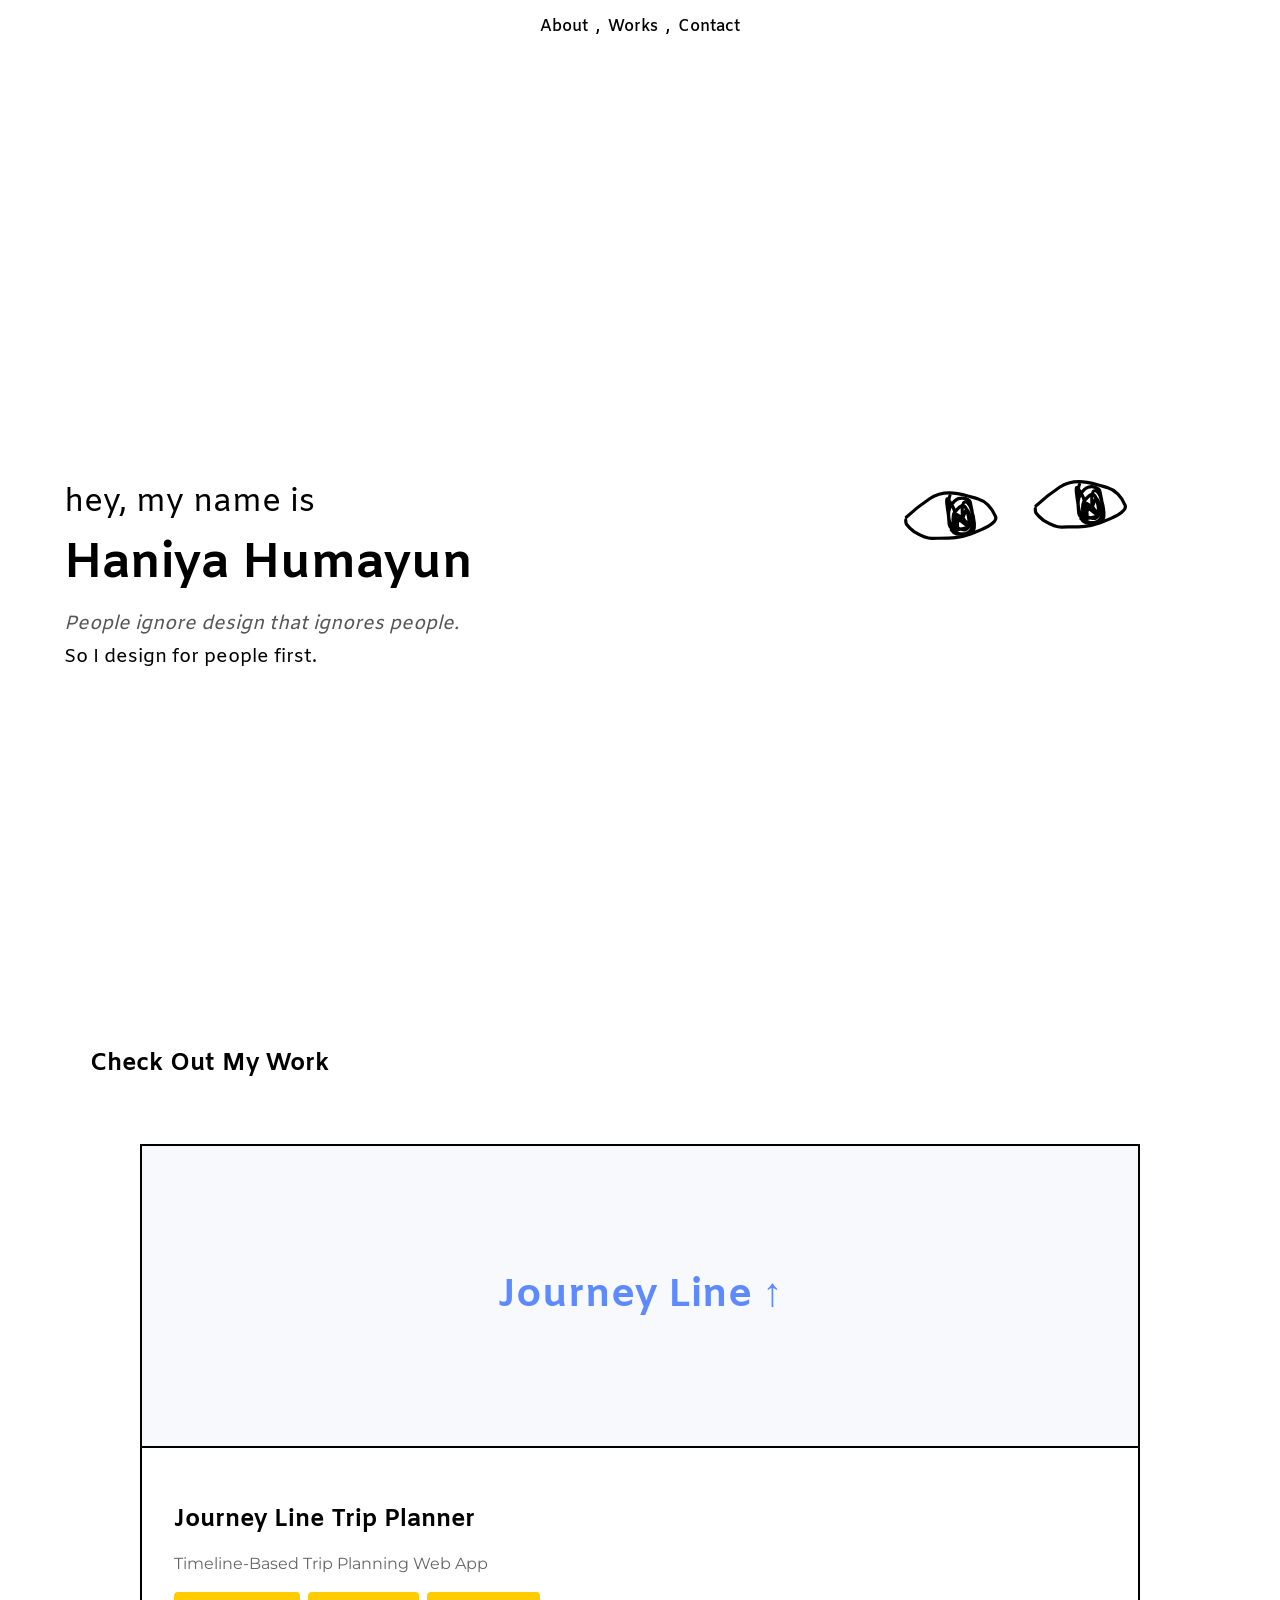
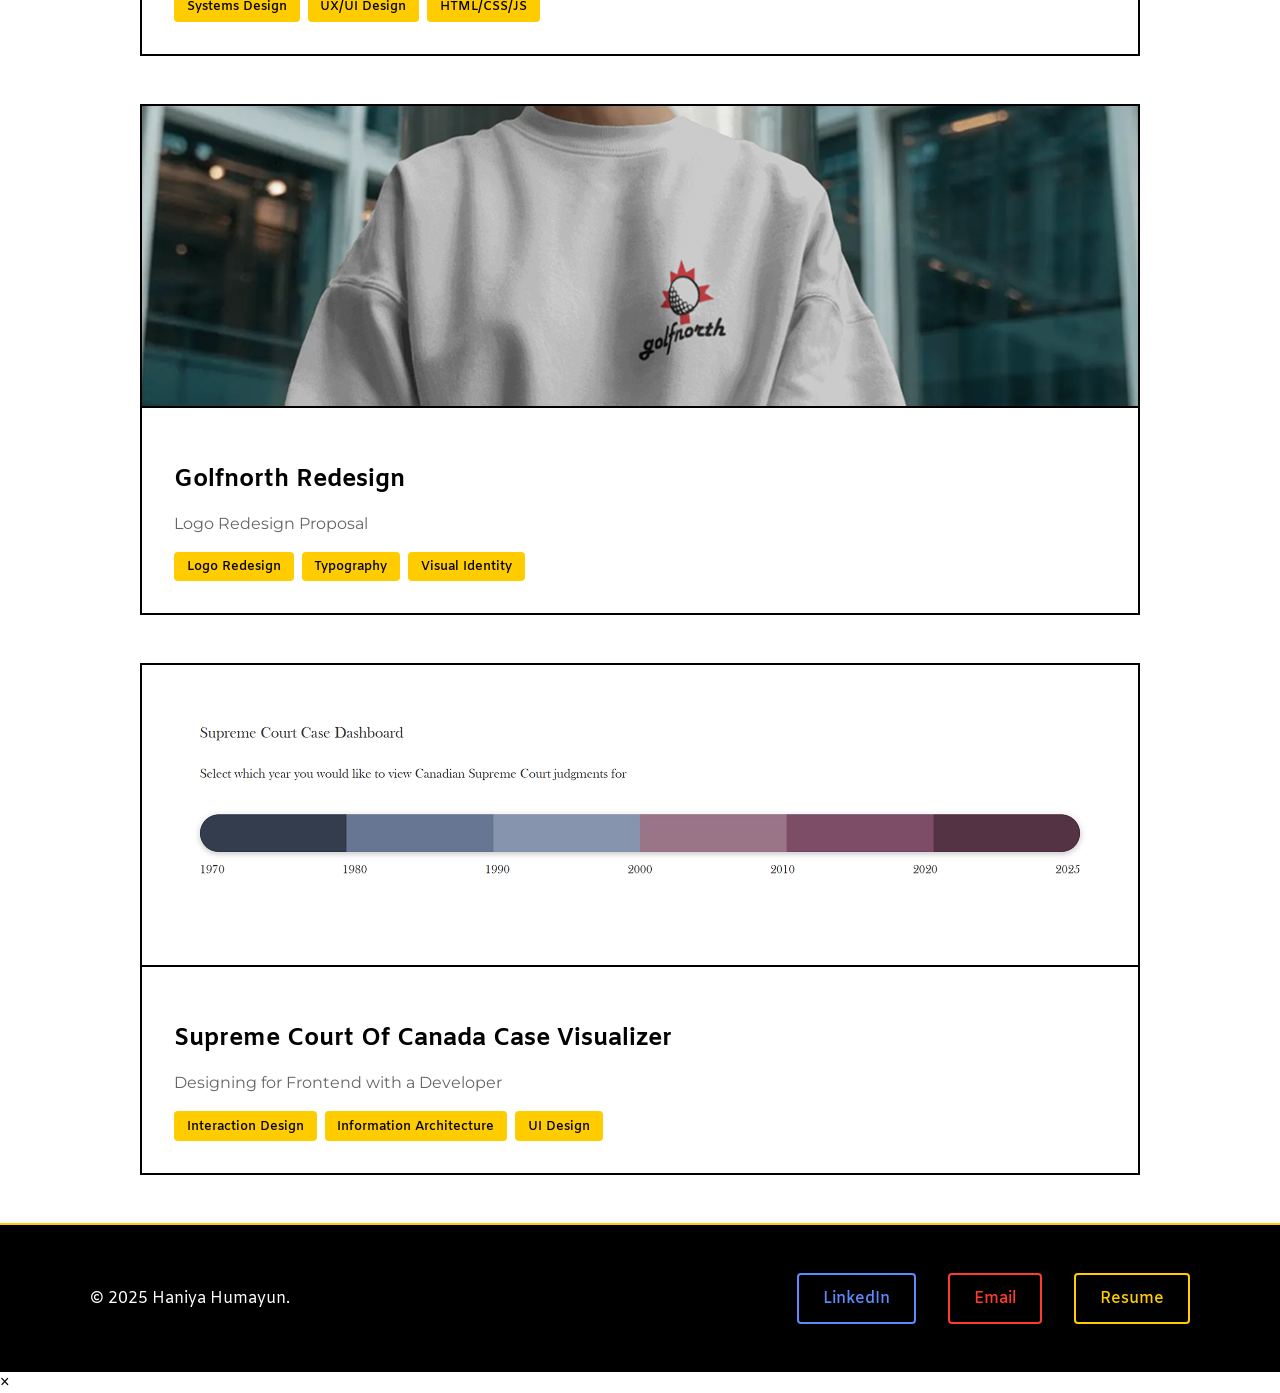
==== index.HTML @ 15793530 "Add files via upload" ====
<!doctype html>
<html lang="en">
<head>
  <meta charset="UTF-8" />
  <meta name="viewport" content="width=device-width, initial-scale=1.0" />
  <title>Haniya Humayun – Good Design Helps People</title>

  <!-- Google Fonts -->
  <link href="https://fonts.googleapis.com/css2?family=Amiko:wght@400;700&family=Montserrat:wght@300;400;600&display=swap" rel="stylesheet">

  <!-- CSS -->
  <link rel="stylesheet" href="base.css" />
<link rel="stylesheet" href="home.css" />
</head>
<body class="home-page">
  <a href="#main" class="skip">Skip to content</a>

  <header>
    <nav>
      <a href="#about">About</a>
      <a href="#works">Works</a>
      <a href="#contact">Contact</a>
    </nav>
  </header>

  <main id="main">
    <!-- HERO -->
    <section class="home-hero">
      <div class="home-hero-left">
        <p class="intro-small animate-text" style="--i:1">hey, my name is</p>
        <h1 class="name animate-text" style="--i:3">Haniya Humayun</h1>
        <p class="para animate-text" style="--i:4">People ignore design that ignores people.</p>
        <p class="para animate-text2">So I design for people first.</p>
      </div>

      <div class="animated-eyes">
        <svg width="138" height="37" viewBox="0 0 138 37" fill="none" xmlns="http://www.w3.org/2000/svg">
          <path class="eye-outer" d="M1.43933 22.889C4.36088 20.1168 8.1523 16.6066 15.9746 11.4137C25.6506 4.99017 36.8318 8.97102 45.3438 11.6004C51.7681 13.5849 54.8707 19.0668 56.3556 22.4365C58.2206 26.6685 47.8941 30.63 41.0076 33.2792C33.5063 36.1649 26.6745 35.7702 17.286 35.9964C12.7998 36.1045 9.36485 33.7317 5.9183 31.6844C4.38284 30.5158 2.76611 29.0484 1.44812 27.2955C1 26.4124 1 25.5426 1 24.6463" stroke="black" stroke-width="2" stroke-linecap="round"/>
          <path class="eye-pupil left-pupil" d="M28.2385 9.70909C27.5092 10.579 26.9205 20.4639 27.7948 27.2691C28.0302 29.1018 30.1276 30.9331 32.7592 32.5433C34.6197 33.6817 36.867 33.4329 38.9867 32.708C44.112 30.9554 42.2971 19.5852 40.7682 13.6762C40.4922 12.6095 39.2393 11.9233 37.9214 11.4752C36.6034 11.0271 34.8636 11.0271 33.5324 11.462C31.1002 12.2567 29.8552 14.388 28.8316 15.9212C25.9755 20.1992 28.0891 27.7041 29.7674 31.2978C31.3961 34.7854 37.7368 32.9936 40.9571 32.5587C44.9204 32.0234 43.1757 22.9242 41.2075 17.4149C40.7963 16.2637 40.3992 15.438 39.7424 14.6999C39.0856 13.9618 38.0707 13.3819 37.3305 13.5906C35.6976 14.0509 35.7071 17.8894 35.9246 21.3997C36.0754 23.8343 37.605 25.5162 38.5562 26.2543C41.8232 28.7894 38.7868 18.0652 37.6929 16.6022C37.162 15.8921 36.164 15.7191 35.426 15.9322C33.8717 16.3809 32.7856 18.197 31.4698 19.5106C30.1226 20.8555 29.9958 23.7501 30.3583 26.7485C30.6297 28.9942 33.2073 29.7689 35.2524 30.3532C36.2827 30.6476 37.2975 30.9375 38.1103 30.507C42.9521 27.9421 39.8105 19.6775 39.0087 18.5748C38.1482 17.3913 36.8801 21.5578 36.298 23.2449C35.9136 24.3591 33.6642 21.5798 32.5659 21.2767C30.0373 20.5788 32.3375 26.9792 32.5571 27.7194C33.804 31.9212 31.9025 19.8313 30.0046 16.3122C29.0046 14.458 27.8036 12.7932 27.0721 11.9101C25.2667 9.73063 27.0611 19.058 27.5048 22.8758C27.9236 26.4786 29.2578 28.8859 30.5714 30.1292C31.8756 31.3636 34.8109 30.3664 38.554 29.4087C41.1948 28.733 34.2486 25.2438 33.5149 23.9214C33.4063 23.7258 33.6511 24.6288 33.3655 25.4393C33.0799 26.2499 32.2101 26.9748 31.3995 27.7107C30.5889 28.4465 29.864 29.1714 29.1172 30.797" stroke="black" stroke-width="2" stroke-linecap="round"/>
          <path class="eye-outer" d="M81.3315 15.9419C84.2531 13.1697 88.0445 9.65944 95.8668 4.46655C105.543 -1.95698 116.724 2.02388 125.236 4.65327C131.66 6.63774 134.763 12.1197 136.248 15.4894C138.113 19.7213 127.786 23.6829 120.9 26.332C113.398 29.2177 106.567 28.823 97.1782 29.0493C92.692 29.1574 89.257 26.7845 85.8105 24.7373C84.275 23.5686 82.6583 22.1013 81.3403 20.3484C80.8922 19.4653 80.8922 18.5954 80.8922 17.6992" stroke="black" stroke-width="2" stroke-linecap="round"/>
          <path class="eye-pupil right-pupil" d="M108.131 2.76195C107.401 3.63182 106.813 13.5168 107.687 20.322C107.922 22.1547 110.02 23.986 112.651 25.5961C114.512 26.7345 116.759 26.4858 118.879 25.7609C124.004 24.0082 122.189 12.6381 120.66 6.7291C120.384 5.66238 119.132 4.97617 117.814 4.52806C116.496 4.07994 114.756 4.07994 113.425 4.51488C110.992 5.30956 109.747 7.44082 108.724 8.97408C105.868 13.2521 107.981 20.7569 109.66 24.3506C111.288 27.8382 117.629 26.0465 120.849 25.6115C124.813 25.0762 123.068 15.977 121.1 10.4678C120.688 9.31659 120.291 8.49082 119.635 7.75274C118.978 7.01467 117.963 6.43475 117.223 6.64343C115.59 7.10374 115.599 10.9423 115.817 14.4525C115.968 16.8871 117.497 18.5691 118.448 19.3071C121.715 21.8423 118.679 11.118 117.585 9.65504C117.054 8.94501 116.056 8.77199 115.318 8.98506C113.764 9.43375 112.678 11.2498 111.362 12.5634C110.015 13.9083 109.888 16.8029 110.25 19.8014C110.522 22.0471 113.1 22.8218 115.145 23.4061C116.175 23.7004 117.19 23.9904 118.002 23.5599C122.844 20.995 119.703 12.7304 118.901 11.6276C118.04 10.4442 116.772 14.6107 116.19 16.2977C115.806 17.412 113.556 14.6327 112.458 14.3295C109.929 13.6316 112.23 20.032 112.449 20.7723C113.696 24.9741 111.795 12.8841 109.897 9.36508C108.897 7.51081 107.696 5.84605 106.964 4.96299C105.159 2.78348 106.953 12.1109 107.397 15.9287C107.816 19.5315 109.15 21.9387 110.464 23.182C111.768 24.4165 114.703 23.4193 118.446 22.4615C121.087 21.7858 114.141 18.2967 113.407 16.9743C113.298 16.7786 113.543 17.6816 113.258 18.4922C112.972 19.3027 112.102 20.0276 111.292 20.7635C110.481 21.4994 109.756 22.2243 109.009 23.8498" stroke="black" stroke-width="2" stroke-linecap="round"/>
        </svg>
      </div>
    </section>

    <!-- WORKS -->
    <section id="works" class="works">
      <div class="works-header">
        <h2>Check Out My Work</h2>
      </div>
      
      <div class="projects-grid">
        <!-- Journey Line -->
        <a href="journeyline.html" class="project-card">
          <div class="project-image grid-paper">
            <div class="grid-title">Journey Line ↑</div>
          </div>
          <div class="project-info">
            <h3>Journey Line Trip Planner</h3>
            <p>Timeline-Based Trip Planning Web App</p>
            <div class="project-tags">
              <span class="project-tag">Systems Design</span>
              <span class="project-tag">UX/UI Design</span>
              <span class="project-tag">HTML/CSS/JS</span>
            </div>
          </div>
        </a>
        
        <!-- Golfnorth -->
        <a href="golf.HTML" class="project-card">
          <div class="project-image">
            <img src="golfnorthprojcard.jpg" alt="Golfnorth Redesign" />
          </div>
          <div class="project-info">
            <h3>Golfnorth Redesign</h3>
            <p>Logo Redesign Proposal</p>
            <div class="project-tags">
              <span class="project-tag">Logo Redesign</span>
              <span class="project-tag">Typography</span>
              <span class="project-tag">Visual Identity</span>
            </div>
          </div>
        </a>

        <!-- Supreme Court -->
        <a href="scc.HTML" class="project-card">
          <div class="project-image">
            <img src="SCCcoverr.jpg" alt="Supreme Court Case Visualizer" />
          </div>
          <div class="project-info">
            <h3>Supreme Court Of Canada Case Visualizer</h3>
            <p>Designing for Frontend with a Developer</p>
            <div class="project-tags">
              <span class="project-tag">Interaction Design</span>
              <span class="project-tag">Information Architecture</span>
              <span class="project-tag">UI Design</span>
            </div>
          </div>
        </a>
      </div>
    </section>
  </main>
<footer id="contact">
      <div class="footer-content">
        <div class="footer-text">
          <p>© 2025 Haniya Humayun.</p>
        </div>
        <div class="footer-links">
          <a href="https://www.linkedin.com/in/haniya-butt-5ba002354/" class="footer-link linkedin" target="_blank">
            LinkedIn
          </a>
          <a href="mailto:haniyahumayun@gmail.com" class="footer-link email">
            Email
          </a>
          <a href="https://drive.google.com/file/d/1EtTj3OtxNpZwKZVB-AjChbu73V7cDmTo/view?usp=sharing" class="footer-link resume" target="_blank">
            Resume
          </a>
        </div>
      </div>
    </footer>
  <script src="script.js"></script>
</body>
</html>
---- base.css ----
.skip {
  position: absolute;
  left: -999px;
  top: auto;
  width: 1px;
  height: 1px;
  overflow: hidden;
}

.skip:focus {
  position: absolute;
  left: 1rem;
  top: 1rem;
  width: auto;
  height: auto;
  background: #fff;
  color: #000;
  padding: 0.5rem 1rem;
  border: 2px solid black;
  text-decoration: none;
  z-index: 999;
}

:root {
  --bg: #fff;
  --text: #0b0b0b;
  --muted: #f2f2f2;
  --accent-red: #FF3B30;
  --accent-blue: #5E8AFF; 
  --accent-yellow: #FFCC00;
  --transition: 200ms ease-in-out;
  --max-width: 1100px;
}

/* --- GLOBAL --- */
body {
  margin: 0;
  font-family: 'Amiko', sans-serif; 
  background: #fff;
  color: #000;
  overflow-x: hidden;
}

h1, h2 {
  font-family: 'Amiko', sans-serif;
}

a {
  text-decoration: none;
  color: inherit;
}

a:hover {
  text-decoration: none;
}

@media (max-width: 768px) {
  .footer-content {
    flex-direction: column;
    text-align: center;
    gap: 1.5rem;
  }
  
  .footer-links {
    gap: 1rem;
  }
  
  .footer-link {
    padding: 0.6rem 1.2rem;
    font-size: 0.9rem;
  }
}

/* --- FOOTER --- */
footer {
  text-align: center;
  padding: 3rem 2rem;
  background: #000;
  color: #fff;
  border-top: 2px solid var(--accent-yellow);
}

.footer-content {
  max-width: var(--max-width);
  margin: 0 auto;
  display: flex;
  justify-content: space-between;
  align-items: center;
  flex-wrap: wrap;
  gap: 2rem;
}

.footer-text p {
  margin: 0;
  font-family: 'Amiko', sans-serif;
}

.footer-links {
  display: flex;
  gap: 2rem;
}

.footer-link {
  padding: 0.8rem 1.5rem;
  border: 2px solid;
  font-family: 'Amiko', sans-serif;
  text-decoration: none;
  font-weight: 600;
  transition: all 0.3s ease;
  border-radius: 4px;
}

.footer-link.linkedin {
  border-color: var(--accent-blue);
  color: var(--accent-blue);
}

.footer-link.email {
  border-color: var(--accent-red);
  color: var(--accent-red);
}

.footer-link.resume {
  border-color: var(--accent-yellow);
  color: var(--accent-yellow);
}

.footer-link:hover {
  transform: translateY(-3px);
  box-shadow: 0 5px 15px rgba(0,0,0,0.3);
}

.footer-link.linkedin:hover {
  background: var(--accent-blue);
  color: #000;
}

.footer-link.email:hover {
  background: var(--accent-red);
  color: #fff;
}

.footer-link.resume:hover {
  background: var(--accent-yellow);
  color: #000;
}
---- home.css ----
/* --- HEADER --- */
header {
  position: fixed;
  top: 0;
  width: 100%;
  background: white;
  display: flex;
  justify-content: center; 
  align-items: center;
  padding: 1rem 3rem;
  z-index: 1000;
  box-sizing: border-box;
}

nav {
  display: flex;
  gap: 0.5rem; 
}

nav a {
  font-weight: 600;
  font-family: 'Amiko', sans-serif;
  transition: all 0.3s ease;
  white-space: nowrap;
  position: relative;
}


nav a:not(:last-child)::after {
  content: ",";
  margin-left: 0.5rem;
}


nav a:hover {
  transform: translateY(-3px); 
  text-decoration: underline;
  text-decoration-color: black;
}
.logo img {
  height: 30px;
  width: auto;
}

.home-page .home-hero {
  height: 100vh;
  display: flex;
  justify-content: space-between;
  align-items: center;
  padding: 0 5vw;
  box-sizing: border-box;
  margin-top: 80px;
  position: relative;
  z-index: 1;
  padding-top: 10vh;
}

.home-page .home-hero-left {
  max-width: 600px;
}

.intro-small {
  font-family: 'Amiko', sans-serif;
  font-size: 2rem;
  margin: 0;
  font-weight: 400;
  margin-bottom: 0.5rem;
}

.intro-sub {
  font-family: 'Amiko', sans-serif; 
  margin: 0;
  font-size: 1.5rem;
  margin-bottom: 0.5rem;
}

.name {
  font-size: 3rem;
  font-family: 'Amiko', sans-serif;
  margin-top: 0.5rem; 
  margin-bottom: 1rem; 
}

.para {
  font-family: 'Amiko', sans-serif;
  font-size: 1.2rem; 
  margin: 0;
  line-height: 1.3; 
  margin-top: 0.5rem; 
}

.animate-text[style*="--i:4"] { 
  font-style: italic; 
  color: #555; 
}

.animate-text2 {
  opacity: 0;
  transform: translateY(20px);
  animation: fadeInUp 0.8s ease forwards;
  animation-delay: calc(1.2s);
  font-weight: 300; 
}

/* --- ANIMATED EYES SECTION --- */
.animated-eyes {
  position: relative;
  width: 400px;
  height: 60px;
  margin-top: -130px; 
  margin-left: 70px; 
}

.animated-eyes svg {
  width: 100%;
  height: 100%;
  transition: transform 0.3s ease;
}

.eye-pupil {
  transition: all 0.1s ease-out;
  transform-origin: center;
}

.animated-eyes:hover .eye-pupil {
  stroke: var(--accent-blue);
}

.animated-eyes:hover svg {
  transform: scale(1.05);
}


/* --- TAGLINE SECTION --- */
.tagline {
  font-family: 'Amiko', sans-serif;
  font-size: 2.5rem;
  margin-bottom: 2rem;
}



/* --- WORKS SECTION --- */
.works {
  padding: 3rem 2rem;
  background: #fff;
  max-width: var(--max-width);
  margin: 0 auto;
}

.works-header {
  text-align: center;
  margin-bottom: 4rem;
}

.works-header h2 {
  font-size: 1.5rem;
  margin-bottom: 1rem;
  text-align: left;
}

.works-header p {
  font-family: 'Montserrat', sans-serif;
  font-size: 1.1rem;
  color: #666;
  max-width: 500px;
  margin: 0 auto;
}

.projects-grid {
  display: grid;
  gap: 3rem;
  max-width: 1000px;
  margin: 0 auto;
}

.project-card {
  display: block;
  border: 2px solid #000;
  background: #fff;
  transition: all 0.3s ease;
  text-decoration: none;
  color: inherit;
}

.project-card:hover {
  transform: translateY(-8px);
  box-shadow: 8px 8px 0 var(--accent-blue);
}

.project-image {
  height: 300px;
  background: var(--muted);
  display: flex;
  align-items: center;
  justify-content: center;
  border-bottom: 2px solid #000;
  overflow: hidden;
  position: relative;
}

/* Grid Paper Background for Journey Line */
.project-image.grid-paper {
  background-image: 
    linear-gradient(0deg, transparent 24%, rgba(94, 138, 255, 0.1) 25%, rgba(94, 138, 255, 0.1) 26%, transparent 27%, transparent 74%, rgba(94, 138, 255, 0.1) 75%, rgba(94, 138, 255, 0.1) 76%, transparent 77%, transparent),
    linear-gradient(90deg, transparent 24%, rgba(94, 138, 255, 0.1) 25%, rgba(94, 138, 255, 0.1) 26%, transparent 27%, transparent 74%, rgba(94, 138, 255, 0.1) 75%, rgba(94, 138, 255, 0.1) 76%, transparent 77%, transparent);
  background-size: 20px 20px;
  background-color: #f8f9fc;
}

.grid-title {
  font-family: 'Amiko', sans-serif;
  font-size: 2.5rem;
  color: var(--accent-blue);
  font-weight: 700;
  text-align: center;
}

.project-image img {
  width: 100%;
  height: 100%;
  object-fit: cover;
}

.image-placeholder {
  font-family: 'Montserrat', sans-serif;
  font-size: 1.2rem;
  color: #666;
}

.project-info {
  padding: 2rem;
}

.project-info h3 {
  font-size: 1.5rem;
  margin-bottom: 0.5rem;
  font-family: 'Amiko', sans-serif;
}

.project-info p {
  font-family: 'Montserrat', sans-serif;
  margin-bottom: 1rem;
  line-height: 1.5;
  color: #666;
}

/* Project Tags */
.project-tags {
  display: flex;
  flex-wrap: wrap;
  gap: 0.5rem;
  margin-top: 1rem;
}

.project-tag {
  display: inline-block;
  padding: 0.4rem 0.8rem;
  background: var(--accent-yellow);
  font-size: 0.8rem;
  font-family: 'Amiko', sans-serif;
  font-weight: 600;
  border-radius: 4px;
}

.project-category {
  display: inline-block;
  padding: 0.3rem 0.8rem;
  background: var(--accent-yellow);
  font-size: 0.8rem;
  font-family: 'Amiko', sans-serif;
  font-weight: 600;
}


/* --- ANIMATIONS --- */
.animate-text {
  opacity: 0;
  transform: translateY(20px);
  animation: fadeInUp 0.8s ease forwards;
  animation-delay: calc(var(--i) * 0.3s);
}

@keyframes fadeInUp {
  to {
    opacity: 1;
    transform: translateY(0);
  }
}

@media (max-width: 768px) {
  .footer-content {
    flex-direction: column;
    text-align: center;
    gap: 1.5rem;
  }
  
  .footer-links {
    gap: 1rem;
  }
  
  .footer-link {
    padding: 0.6rem 1.2rem;
    font-size: 0.9rem;
  }

  header {
    padding: 1rem;
    flex-wrap: wrap; 
  }

  nav {
    gap: 1rem; 
  }

  nav a {
    font-size: 0.9rem; 
  }

 .home-page .home-hero {
  flex-direction: column;
  justify-content: center;
  text-align: center;
  margin-top: 60px;
  padding: 0 1rem;
}

  .animated-eyes {
    width: 150px;
    height: 45px;
    margin-top: 2rem;
    margin-left: 0;
  }

  .name {
    font-size: 2.2rem;
  }

  .tagline {
    font-size: 2rem;
  }
}
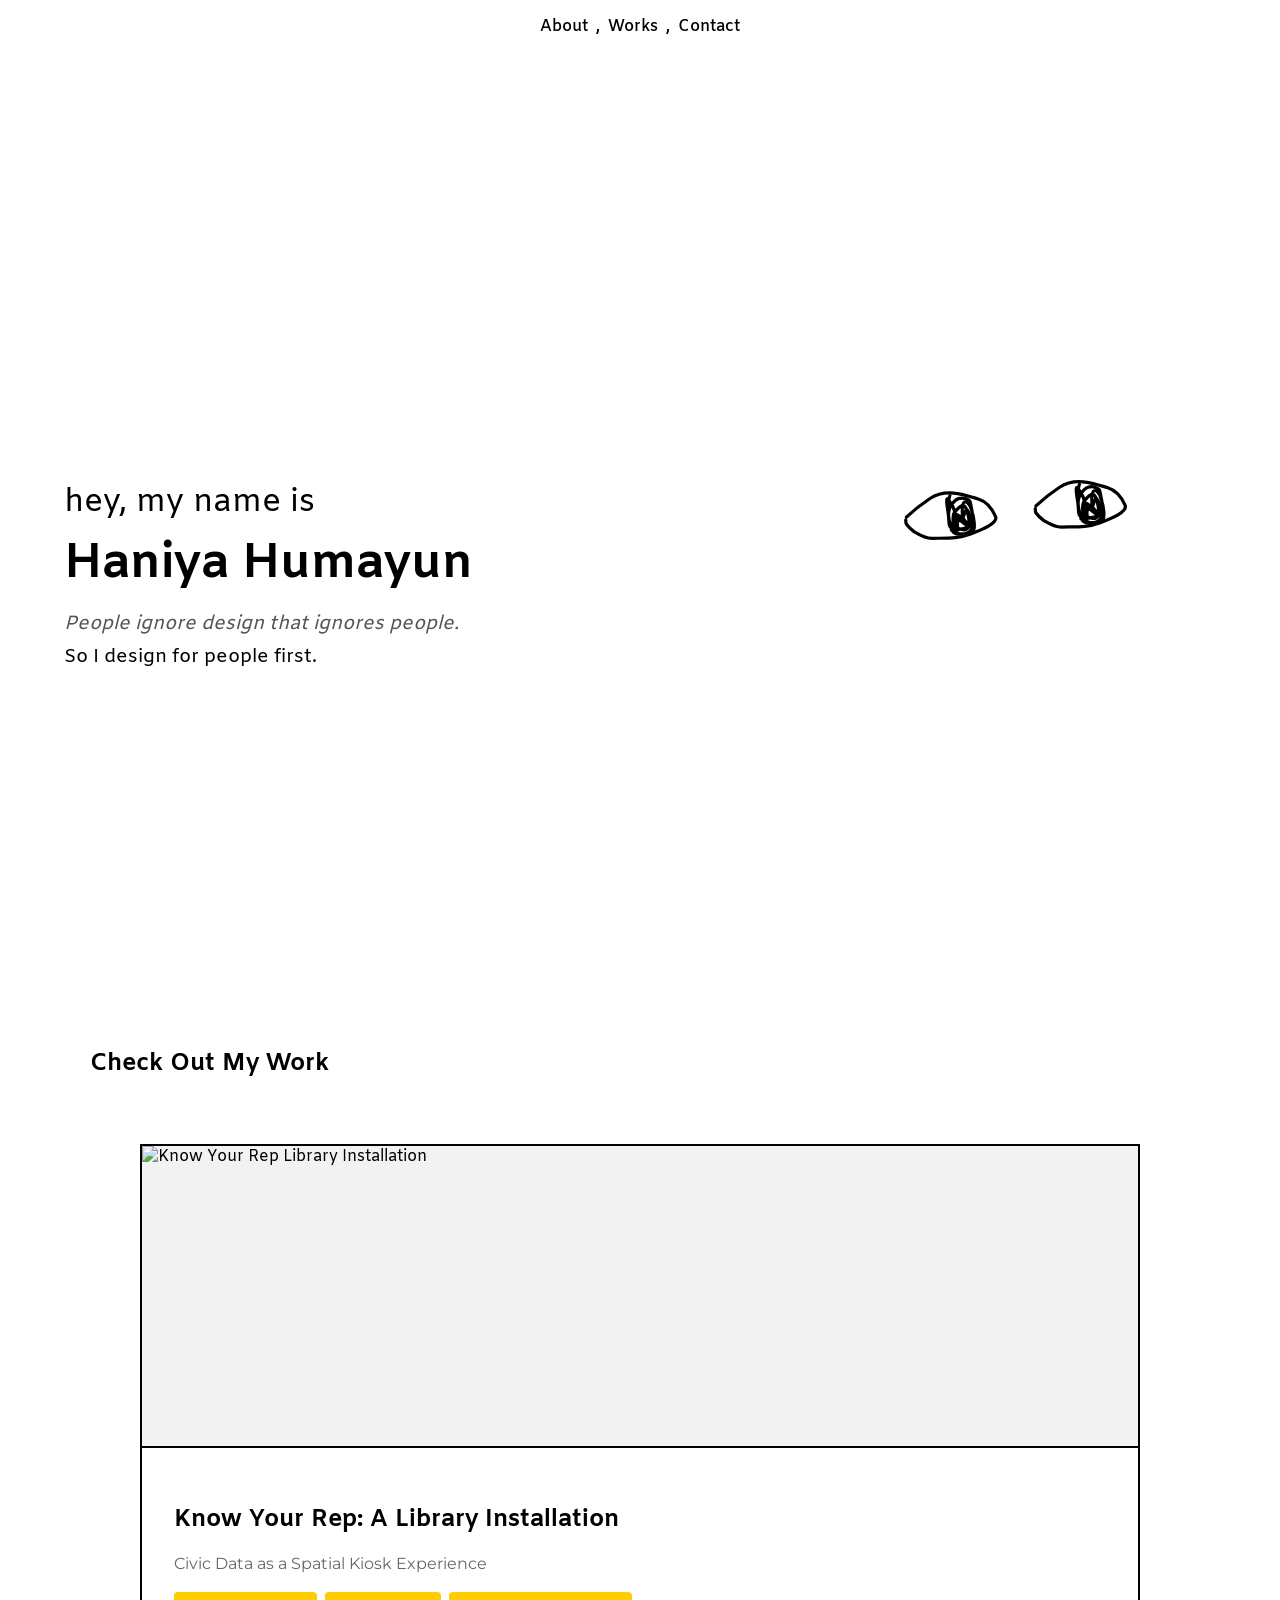
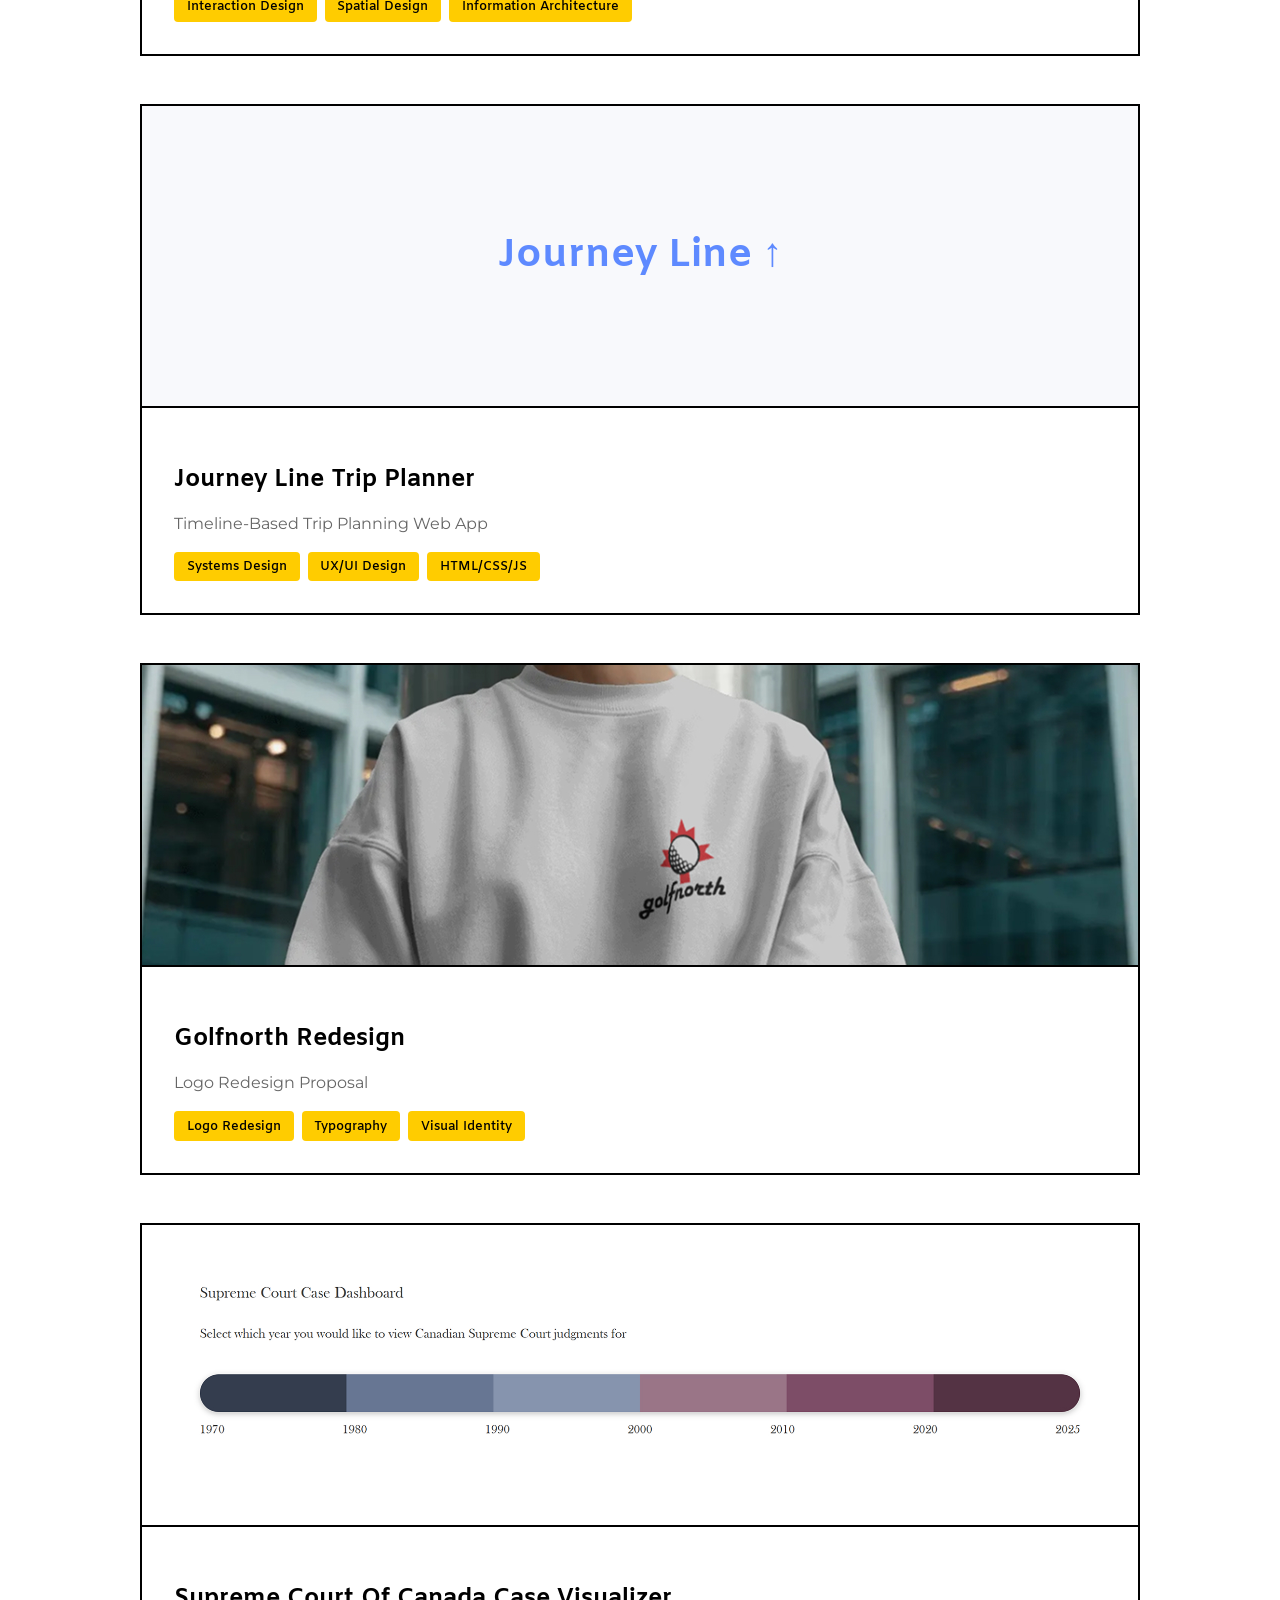
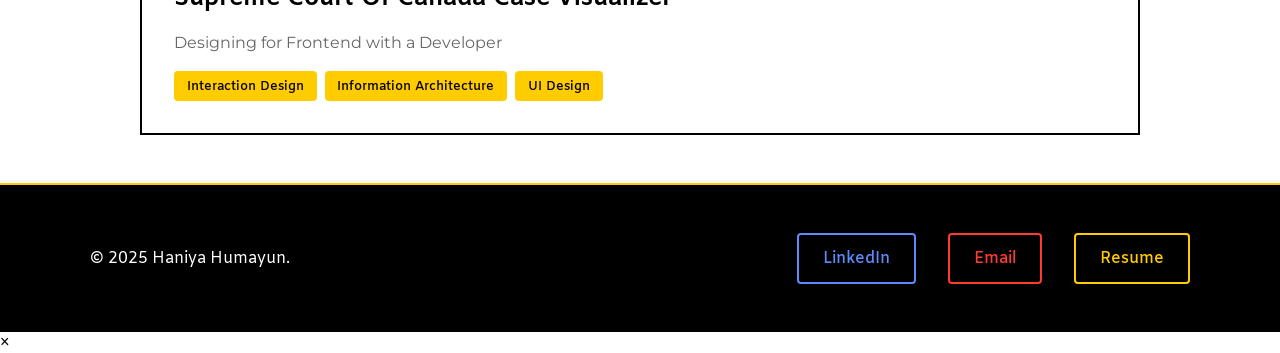
==== commit 9260dda8: "Update index.HTML" ====
--- a/index.HTML
+++ b/index.HTML
@@ -4,13 +4,9 @@
   <meta charset="UTF-8" />
   <meta name="viewport" content="width=device-width, initial-scale=1.0" />
   <title>Haniya Humayun – Good Design Helps People</title>
-
-  <!-- Google Fonts -->
   <link href="https://fonts.googleapis.com/css2?family=Amiko:wght@400;700&family=Montserrat:wght@300;400;600&display=swap" rel="stylesheet">
-
-  <!-- CSS -->
   <link rel="stylesheet" href="base.css" />
-<link rel="stylesheet" href="home.css" />
+  <link rel="stylesheet" href="home.css" />
 </head>
 <body class="home-page">
   <a href="#main" class="skip">Skip to content</a>
@@ -48,8 +44,25 @@
       <div class="works-header">
         <h2>Check Out My Work</h2>
       </div>
-      
+
       <div class="projects-grid">
+
+        <!-- Know Your Rep -->
+        <a href="knowyourrep.html" class="project-card">
+          <div class="project-image">
+            <img src="displaylib.jpg" alt="Know Your Rep Library Installation" />
+          </div>
+          <div class="project-info">
+            <h3>Know Your Rep: A Library Installation</h3>
+            <p>Civic Data as a Spatial Kiosk Experience</p>
+            <div class="project-tags">
+              <span class="project-tag">Interaction Design</span>
+              <span class="project-tag">Spatial Design</span>
+              <span class="project-tag">Information Architecture</span>
+            </div>
+          </div>
+        </a>
+
         <!-- Journey Line -->
         <a href="journeyline.html" class="project-card">
           <div class="project-image grid-paper">
@@ -65,7 +78,7 @@
             </div>
           </div>
         </a>
-        
+
         <!-- Golfnorth -->
         <a href="golf.HTML" class="project-card">
           <div class="project-image">
@@ -97,27 +110,23 @@
             </div>
           </div>
         </a>
+
       </div>
     </section>
   </main>
-<footer id="contact">
-      <div class="footer-content">
-        <div class="footer-text">
-          <p>© 2025 Haniya Humayun.</p>
-        </div>
-        <div class="footer-links">
-          <a href="https://www.linkedin.com/in/haniya-butt-5ba002354/" class="footer-link linkedin" target="_blank">
-            LinkedIn
-          </a>
-          <a href="mailto:haniyahumayun@gmail.com" class="footer-link email">
-            Email
-          </a>
-          <a href="https://drive.google.com/file/d/1EtTj3OtxNpZwKZVB-AjChbu73V7cDmTo/view?usp=sharing" class="footer-link resume" target="_blank">
-            Resume
-          </a>
-        </div>
+
+  <script src="script.js"></script>
+
+  <footer id="contact">
+    <div class="footer-content">
+      <div class="footer-text">
+        <p>© 2025 Haniya Humayun.</p>
       </div>
-    </footer>
-  <script src="script.js"></script>
-</body>
-</html>+      <div class="footer-links">
+        <a href="https://www.linkedin.com/in/haniya-butt-5ba002354/" class="footer-link linkedin" target="_blank">LinkedIn</a>
+        <a href="mailto:haniyahumayun@gmail.com" class="footer-link email">Email</a>
+        <a href="https://drive.google.com/file/d/1EtTj3OtxNpZwKZVB-AjChbu73V7cDmTo/view?usp=sharing" class="footer-link resume" target="_blank">Resume</a>
+      </div>
+    </div>
+  </footer>
+</html>
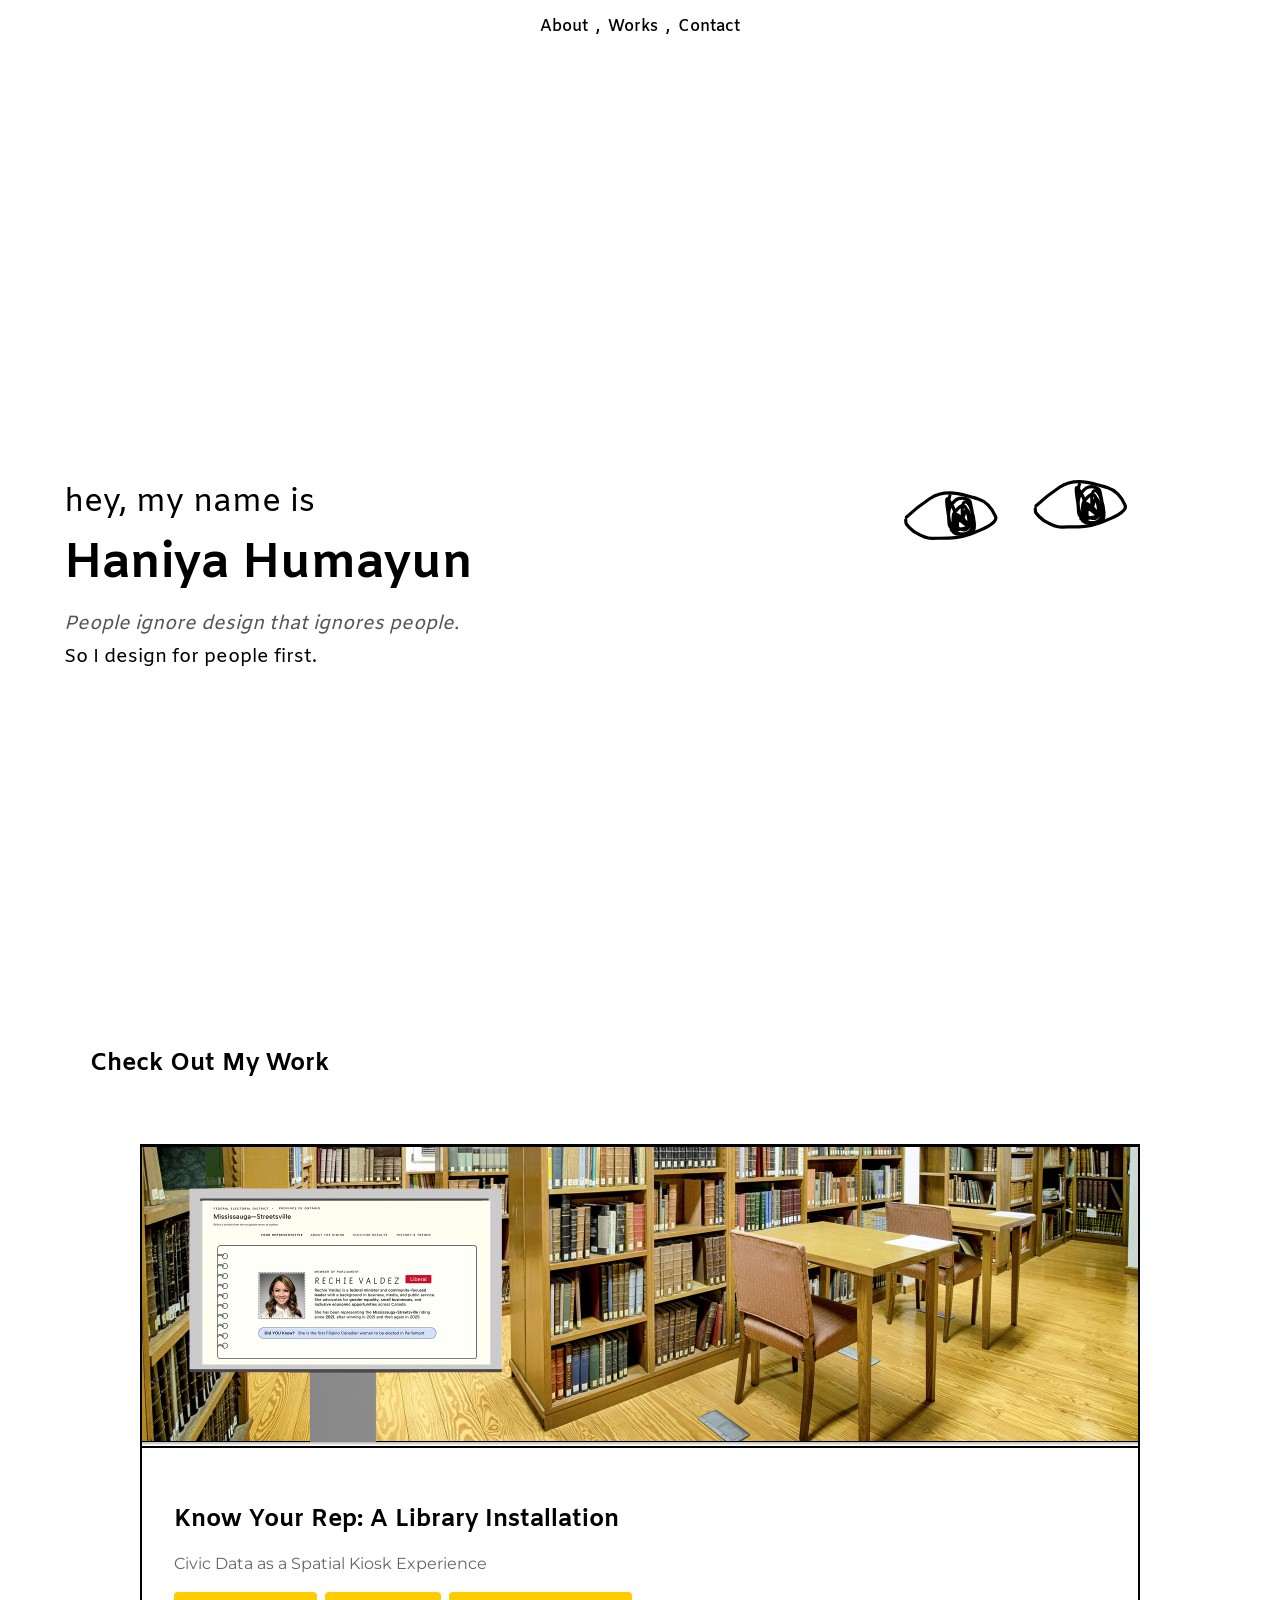
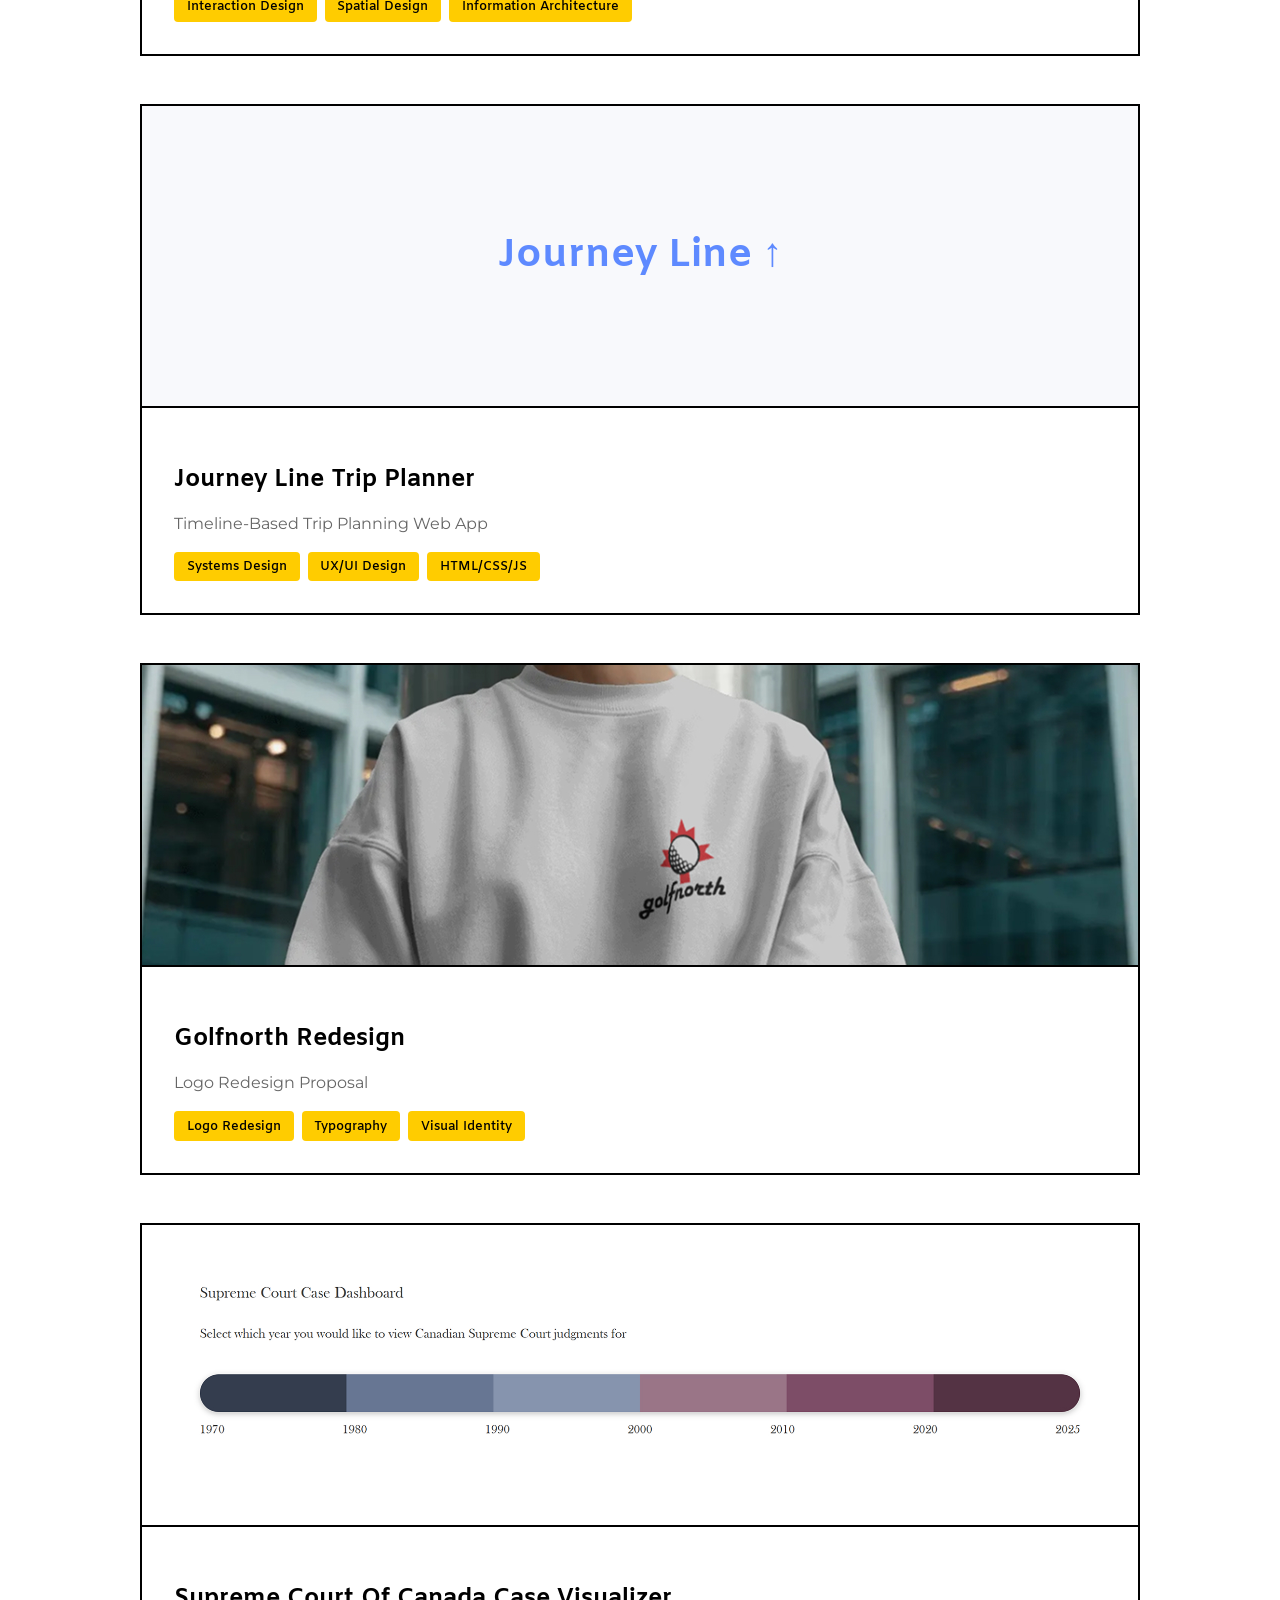
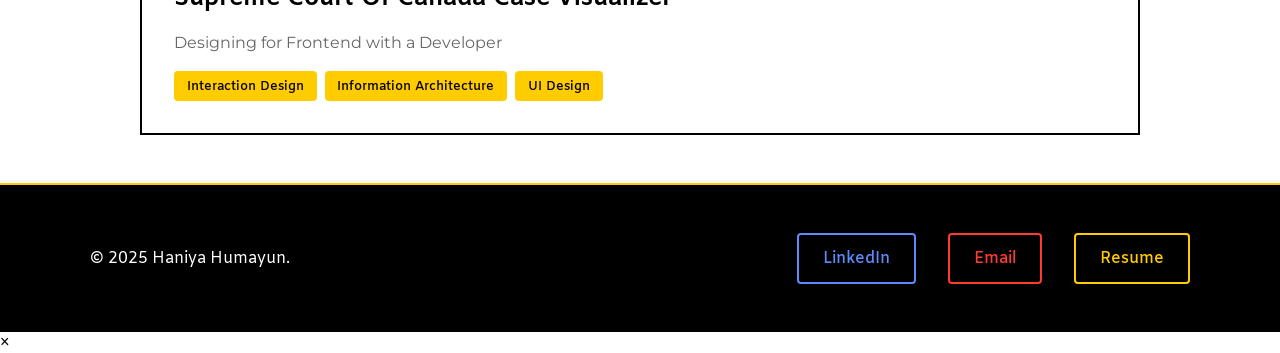
==== commit 3524e6d0: "Update index.HTML" ====
--- a/index.HTML
+++ b/index.HTML
@@ -48,7 +48,7 @@
       <div class="projects-grid">
 
         <!-- Know Your Rep -->
-        <a href="knowyourrep.html" class="project-card">
+        <a href="knowyourrep.HTML" class="project-card">
           <div class="project-image">
             <img src="displaylib.jpg" alt="Know Your Rep Library Installation" />
           </div>
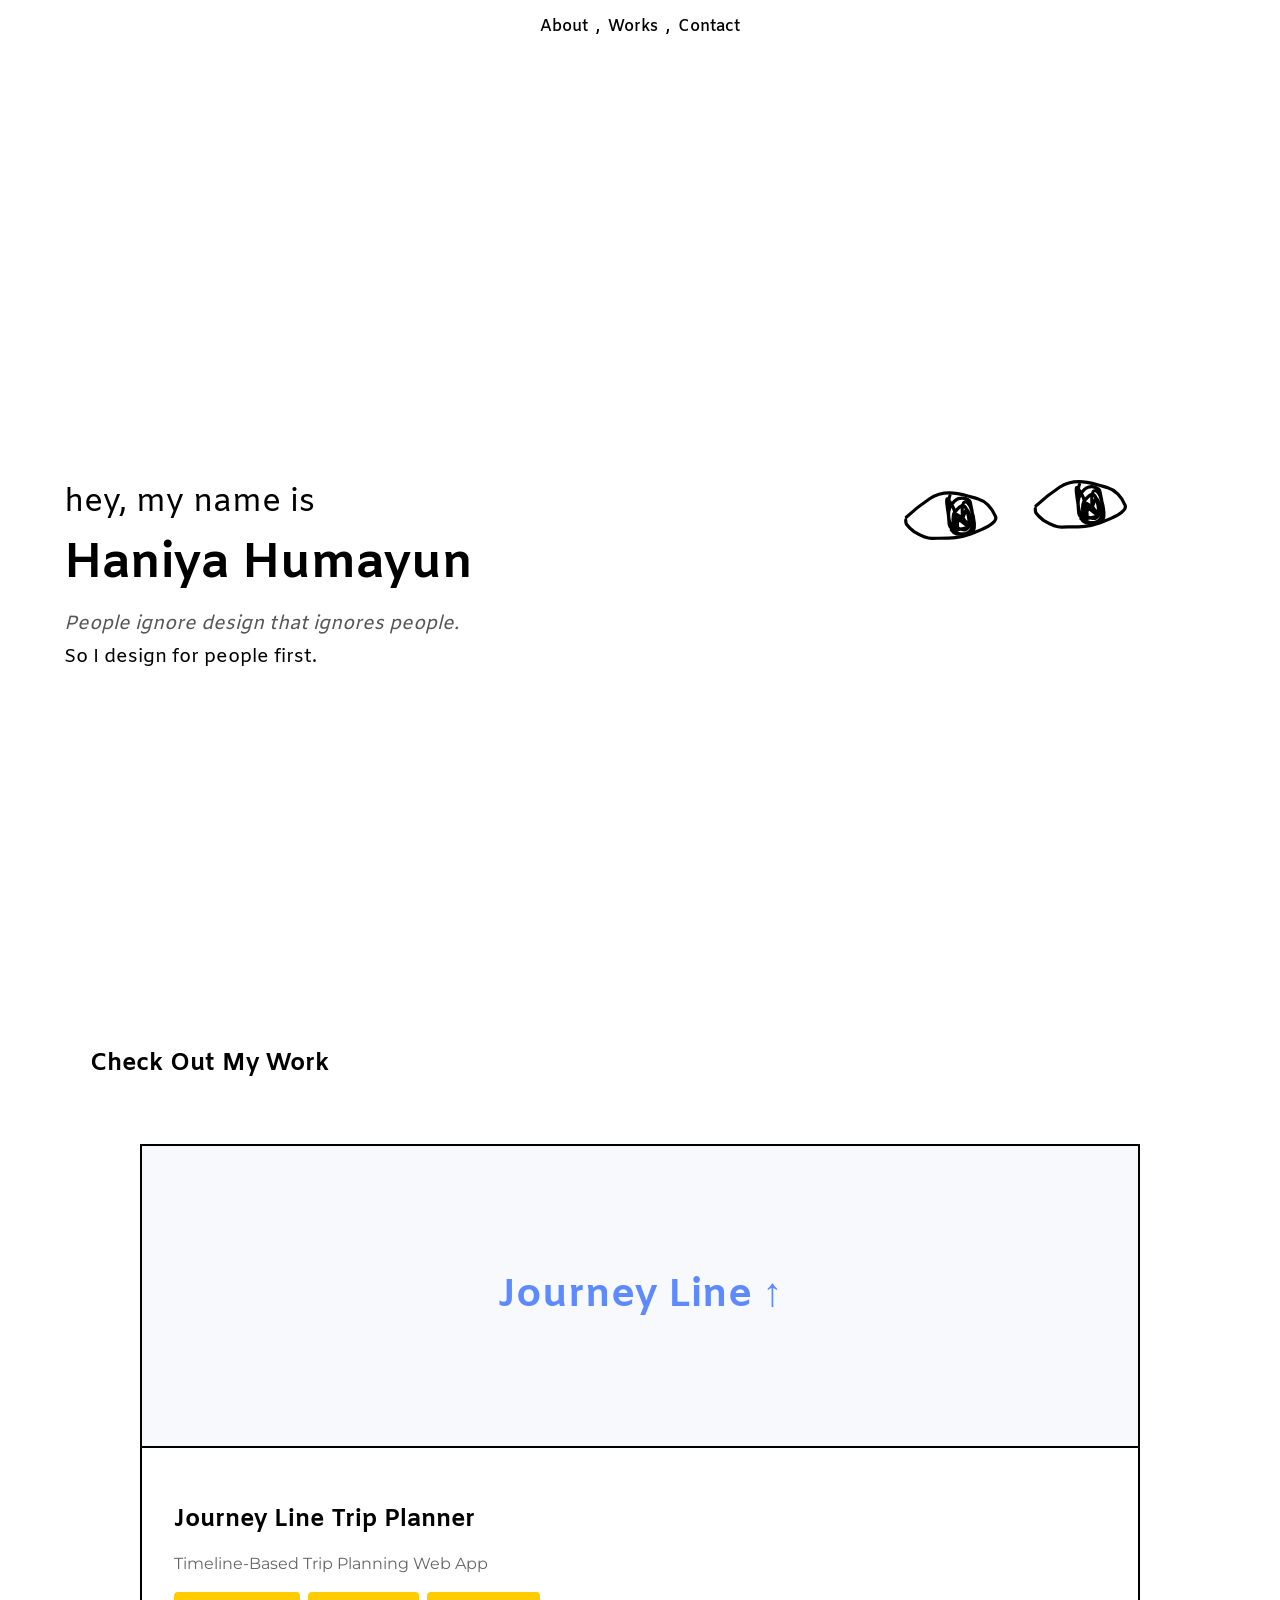
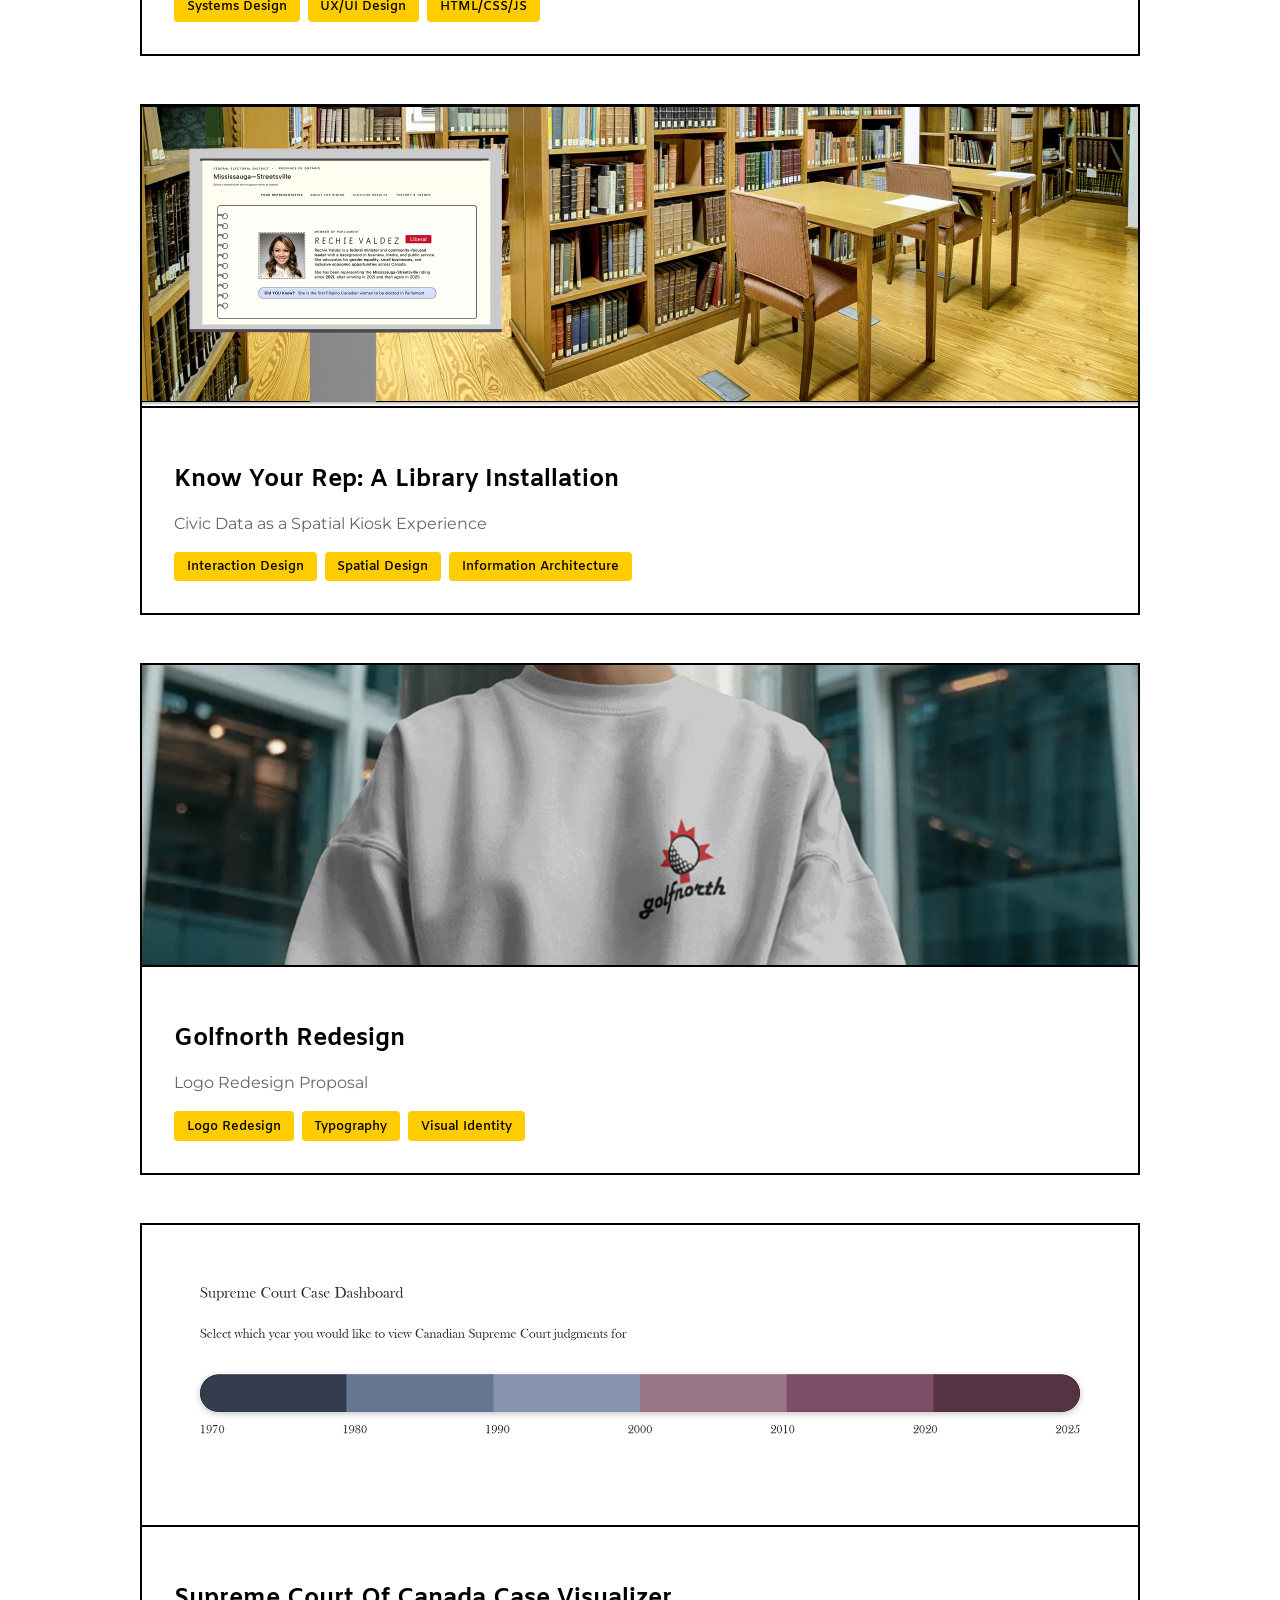
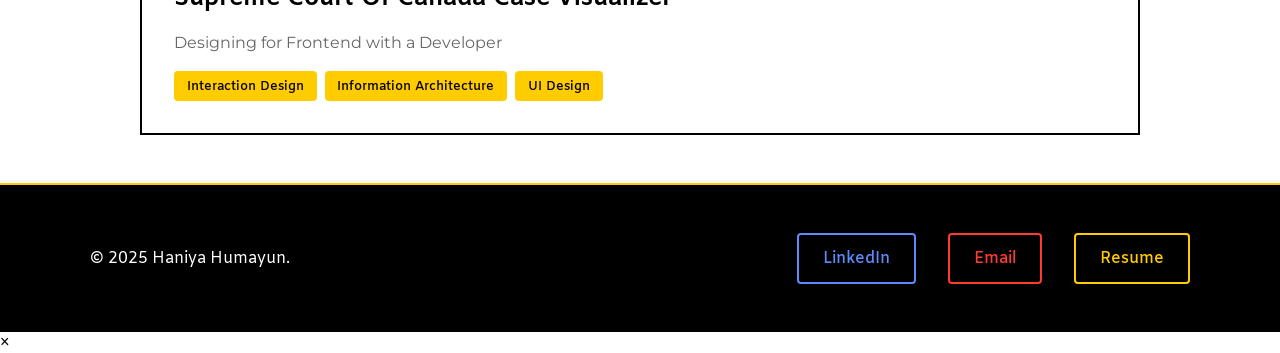
==== commit 3e762b8a: "Fix HTML syntax and structure in index.HTML The file was modified to correct HTML syntax errors and " ====
--- a/index.HTML
+++ b/index.HTML
@@ -47,21 +47,6 @@
 
       <div class="projects-grid">
 
-        <!-- Know Your Rep -->
-        <a href="knowyourrep.HTML" class="project-card">
-          <div class="project-image">
-            <img src="displaylib.jpg" alt="Know Your Rep Library Installation" />
-          </div>
-          <div class="project-info">
-            <h3>Know Your Rep: A Library Installation</h3>
-            <p>Civic Data as a Spatial Kiosk Experience</p>
-            <div class="project-tags">
-              <span class="project-tag">Interaction Design</span>
-              <span class="project-tag">Spatial Design</span>
-              <span class="project-tag">Information Architecture</span>
-            </div>
-          </div>
-        </a>
 
         <!-- Journey Line -->
         <a href="journeyline.html" class="project-card">
@@ -75,6 +60,22 @@
               <span class="project-tag">Systems Design</span>
               <span class="project-tag">UX/UI Design</span>
               <span class="project-tag">HTML/CSS/JS</span>
+            </div>
+          </div>
+        </a>
+
+<!-- Know Your Rep -->
+        <a href="Knowyourrep.HTML" class="project-card">
+          <div class="project-image">
+            <img src="displaylib.jpg" alt="Know Your Rep Library Installation" />
+          </div>
+          <div class="project-info">
+            <h3>Know Your Rep: A Library Installation</h3>
+            <p>Civic Data as a Spatial Kiosk Experience</p>
+            <div class="project-tags">
+              <span class="project-tag">Interaction Design</span>
+              <span class="project-tag">Spatial Design</span>
+              <span class="project-tag">Information Architecture</span>
             </div>
           </div>
         </a>
